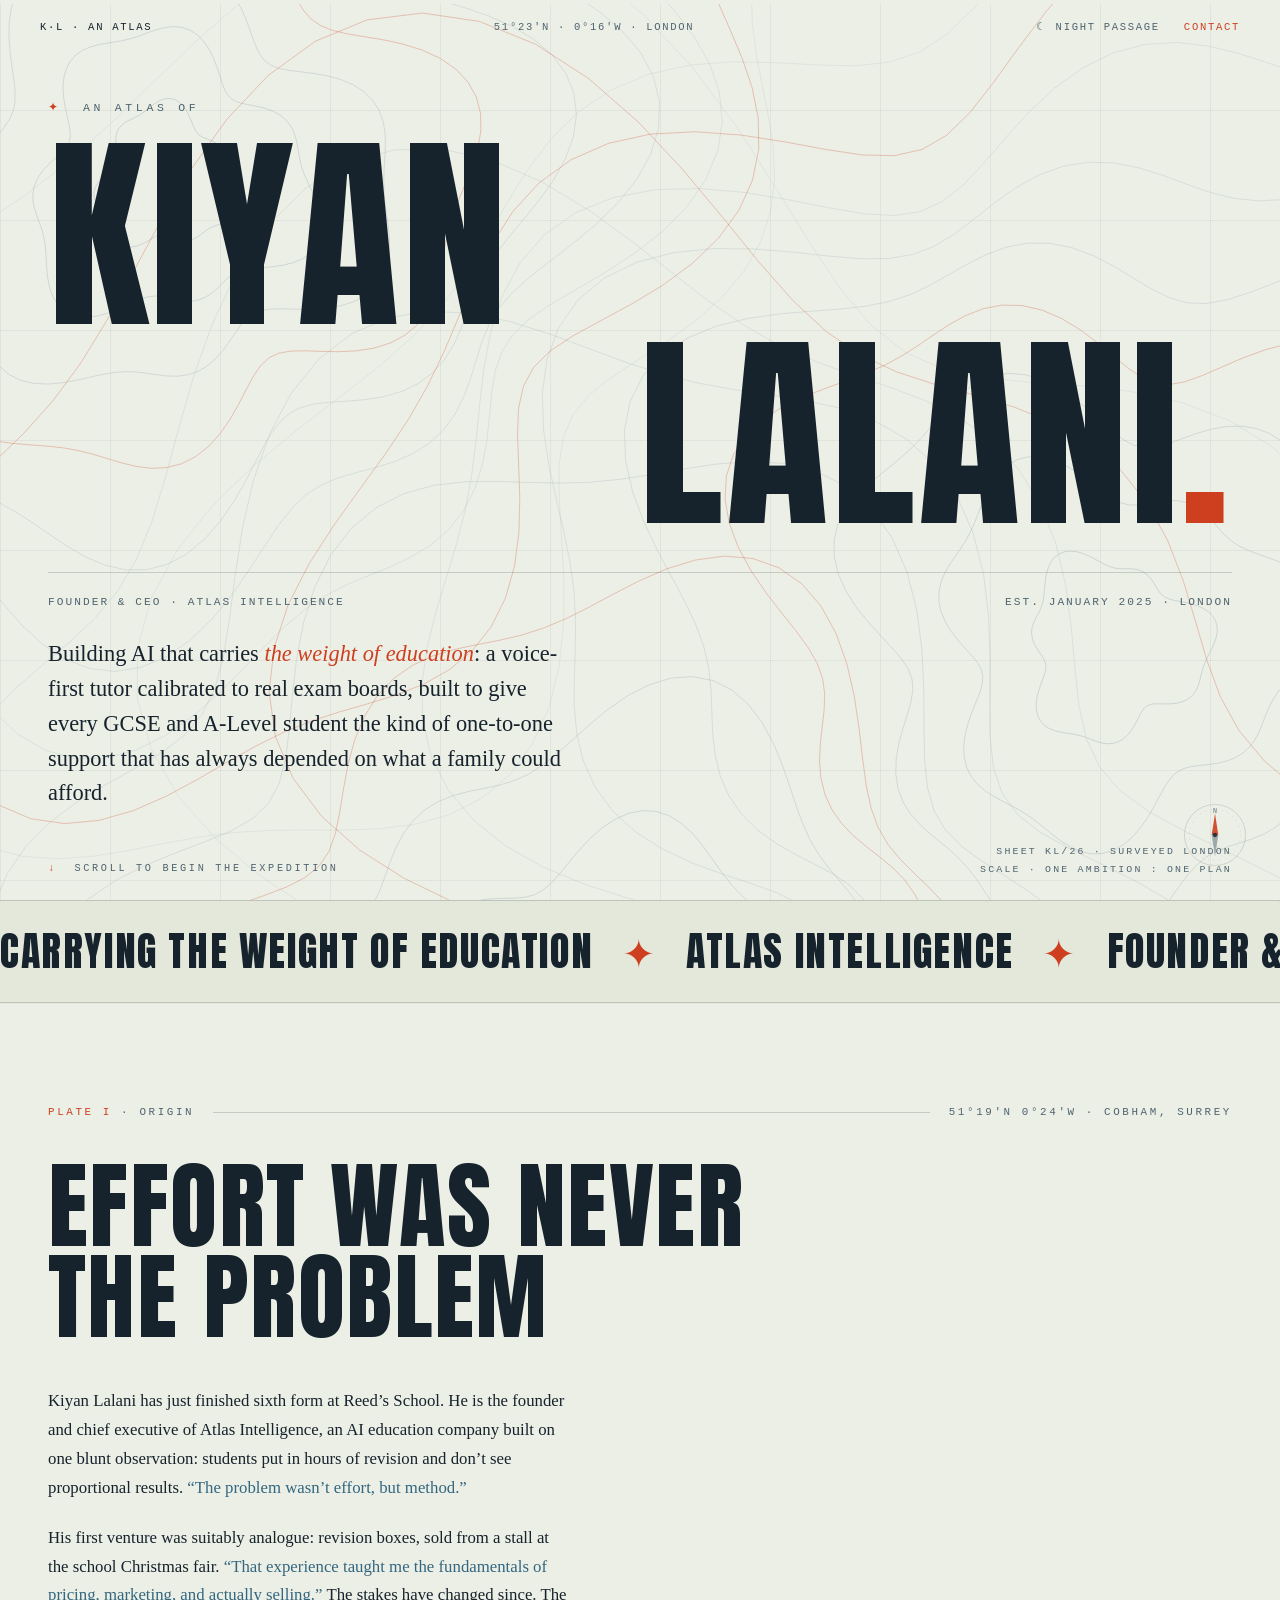
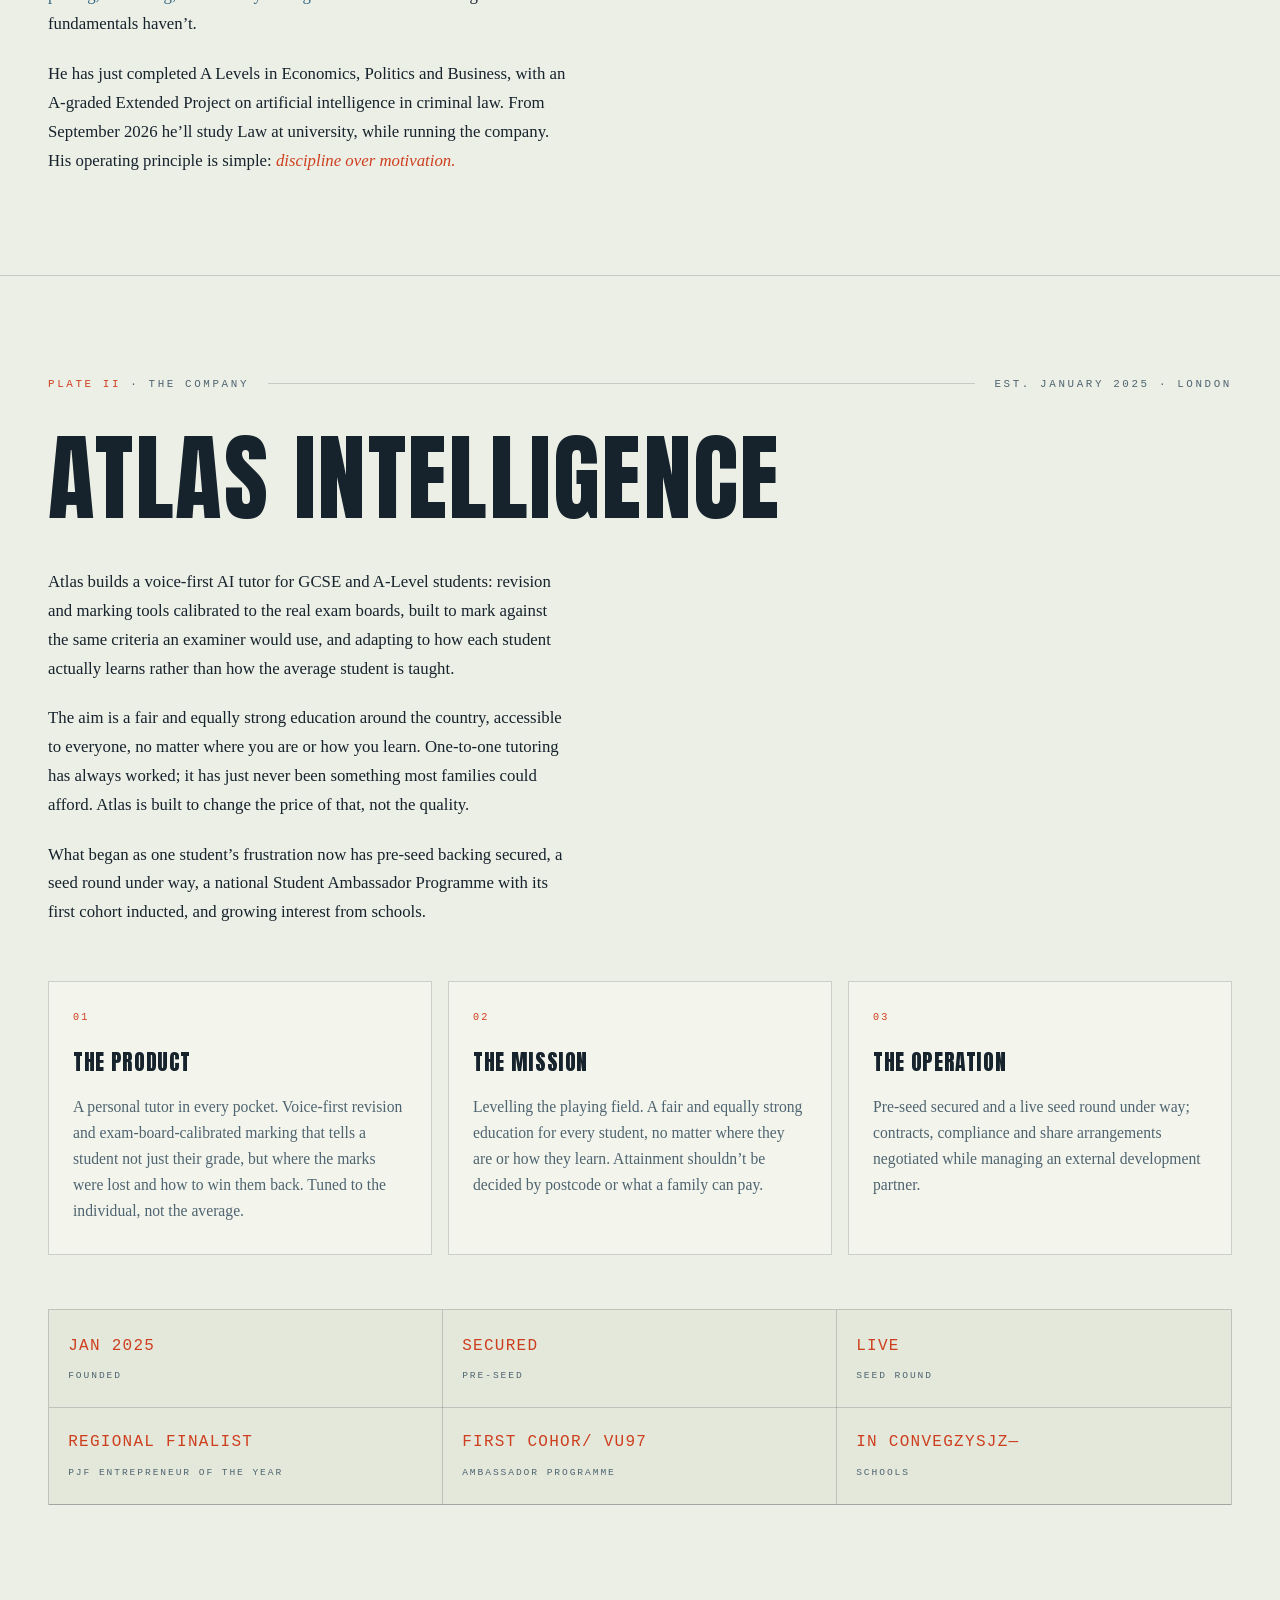
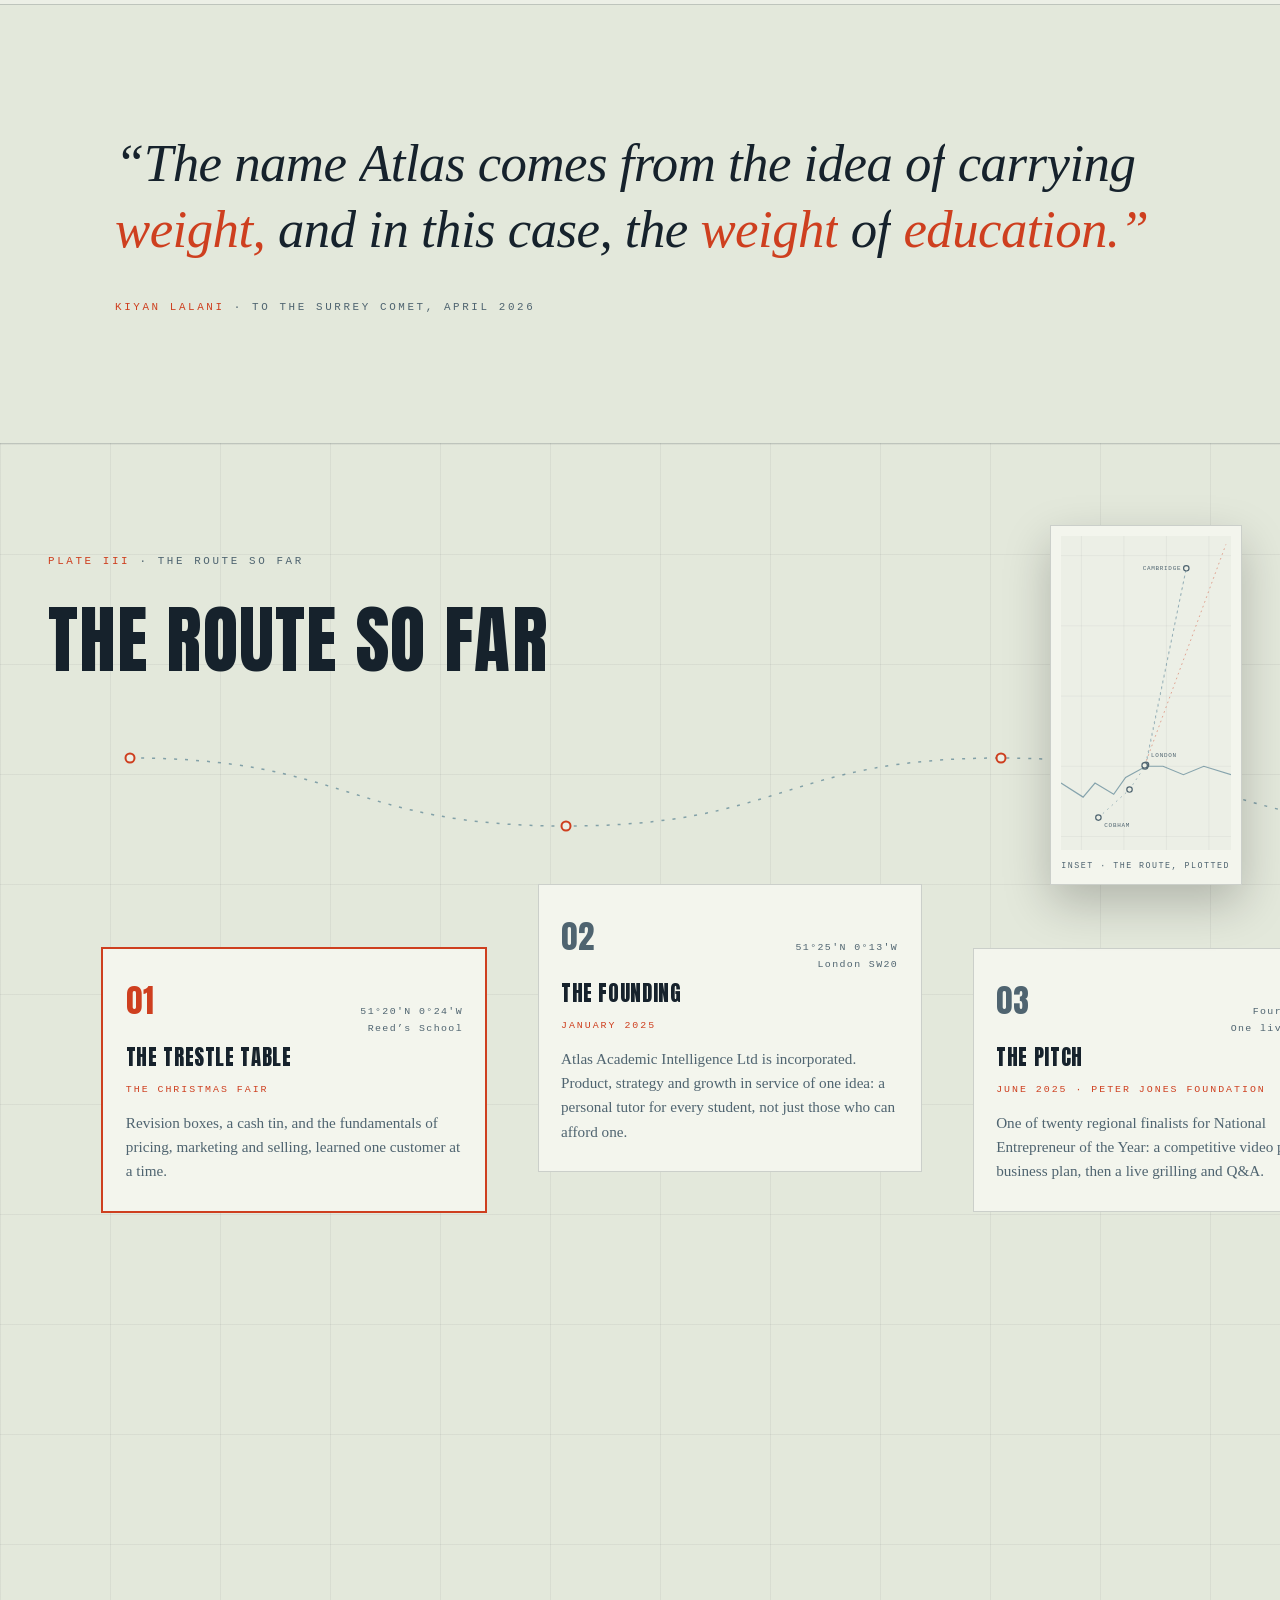
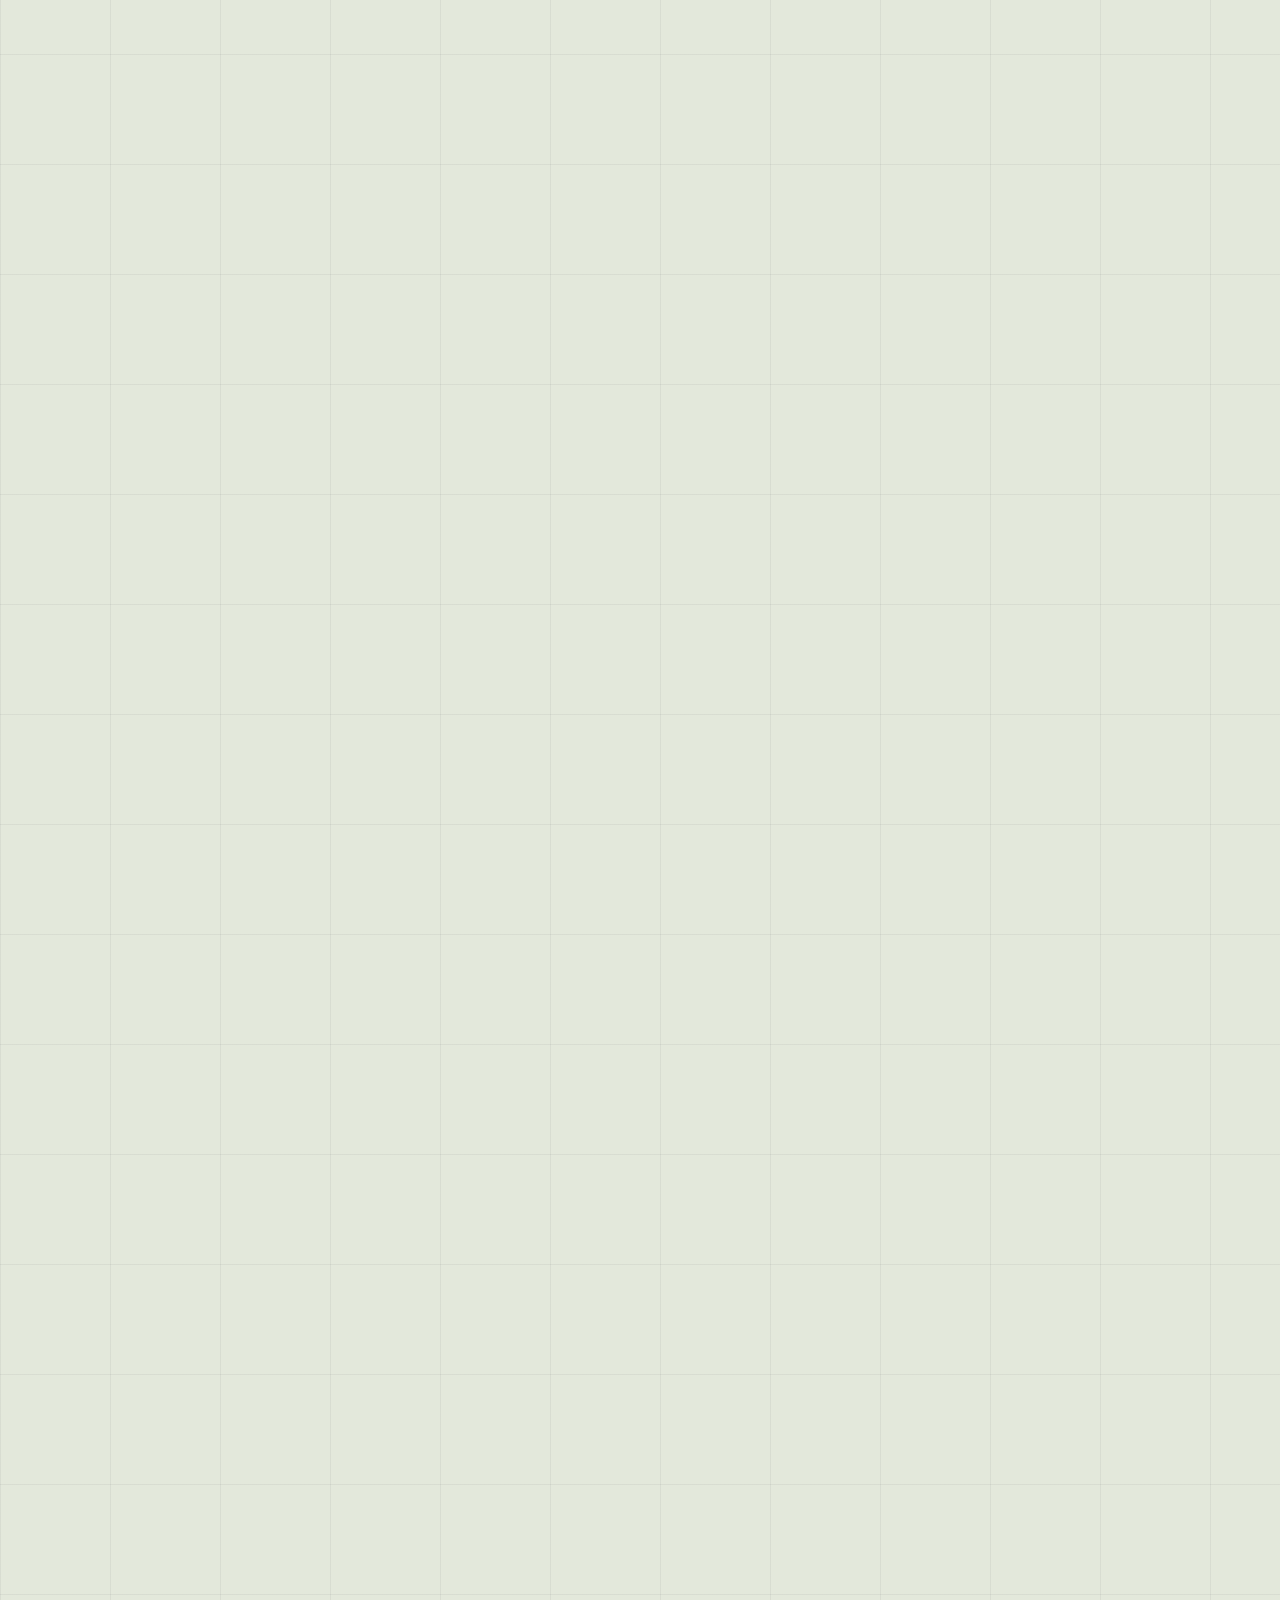
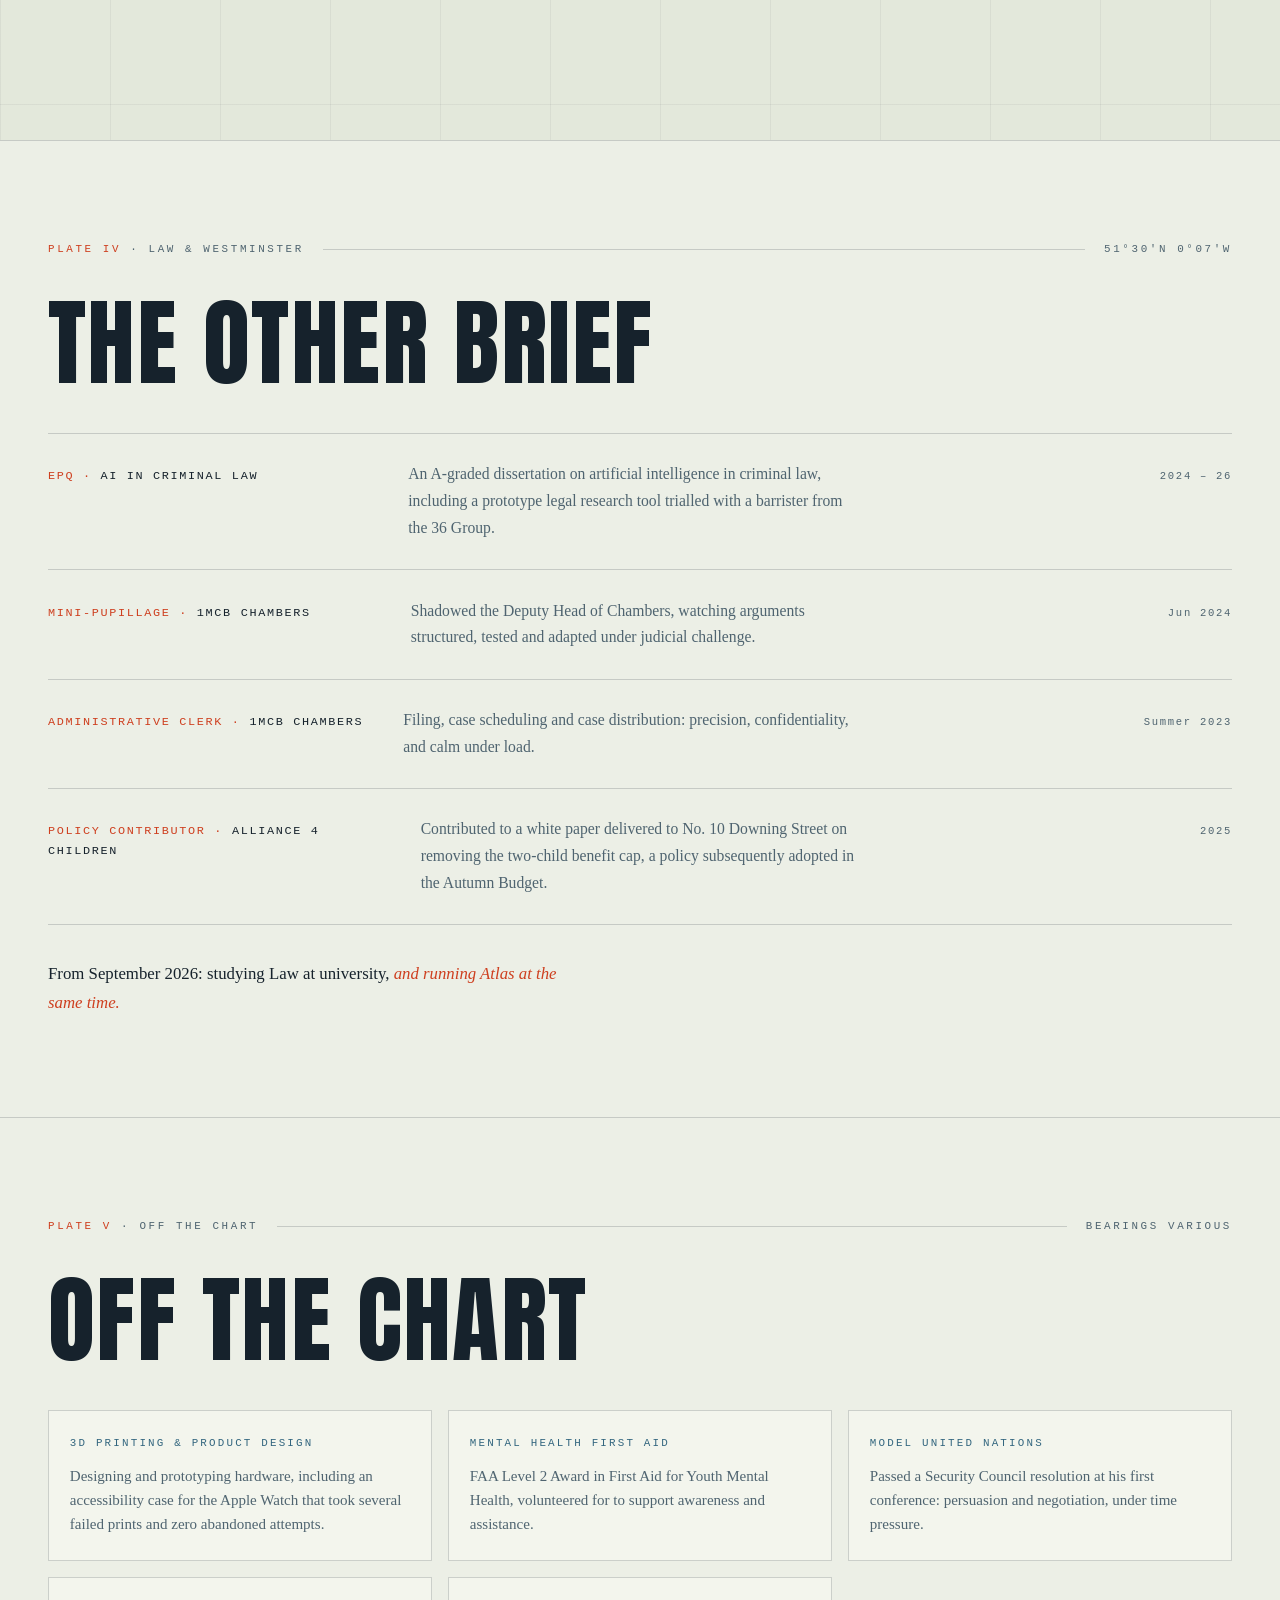
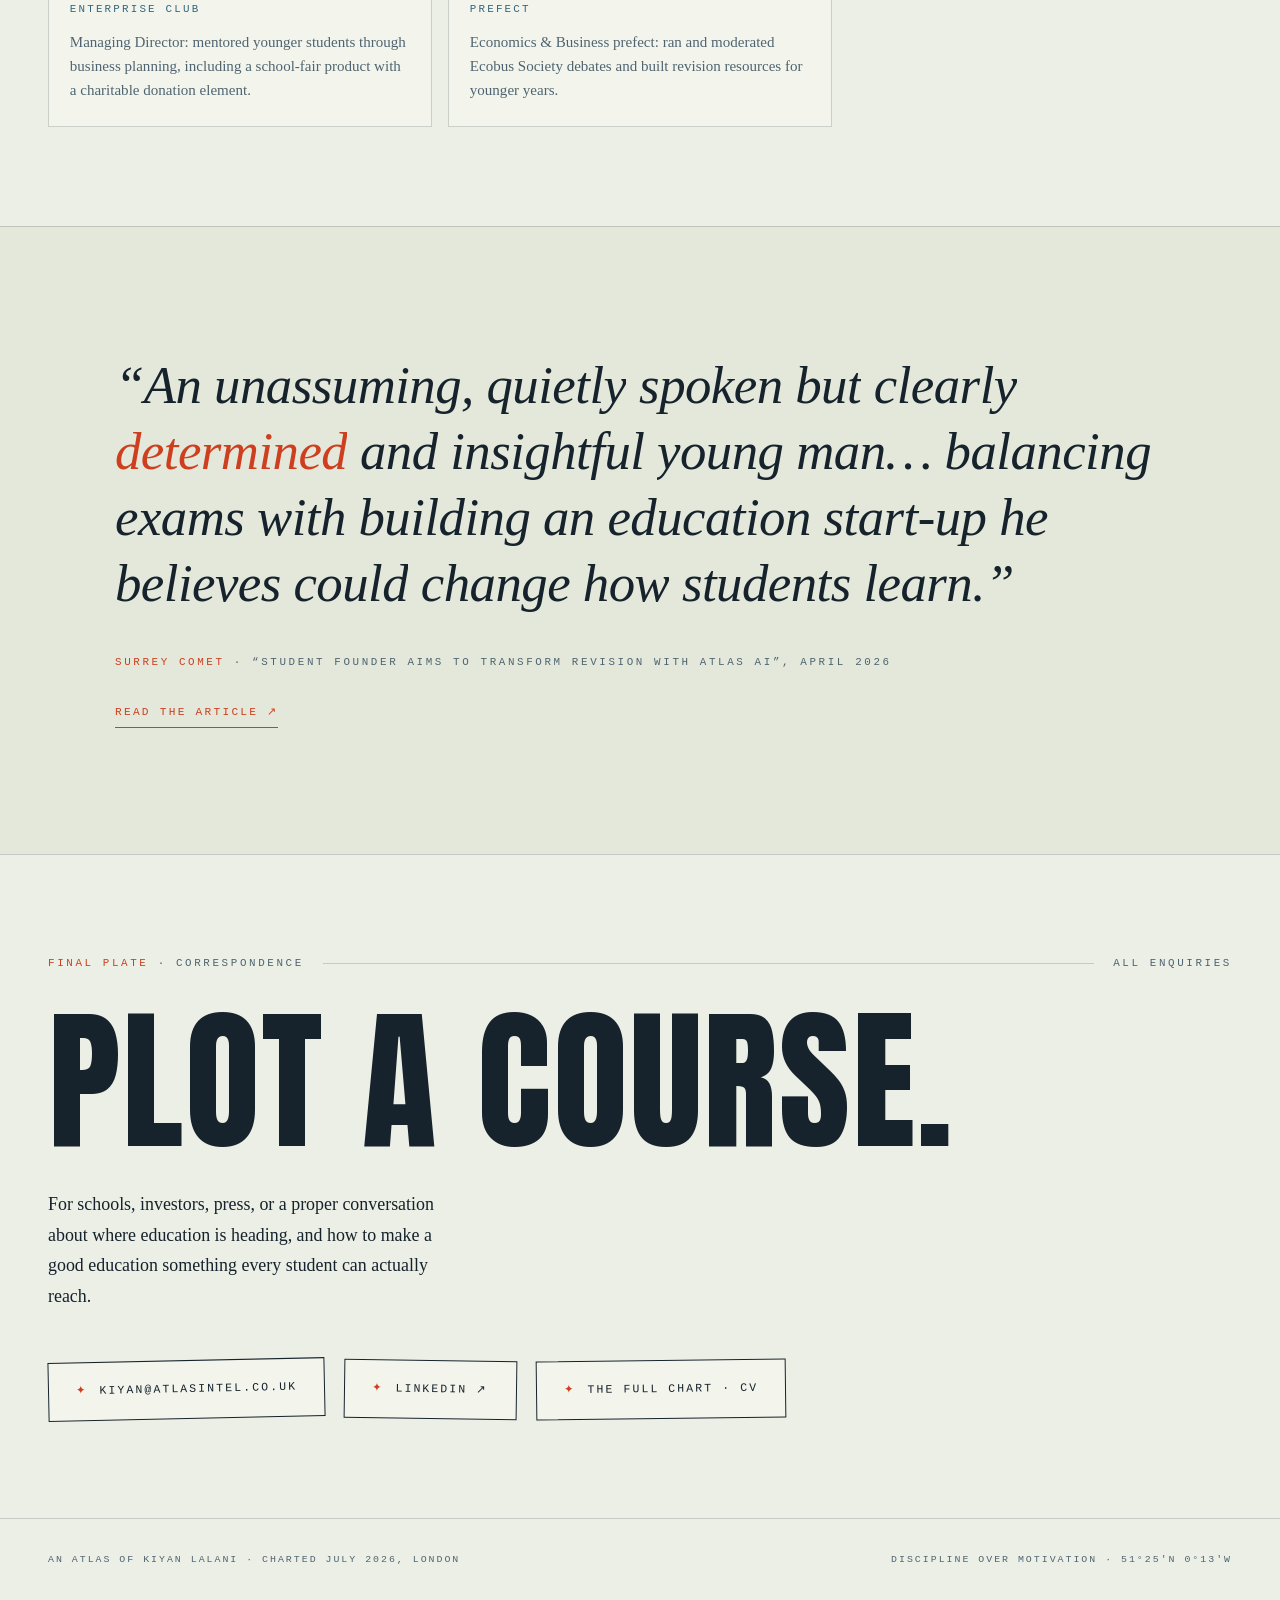
==== atlas-vault/index.html @ 1dfca65b "Add PIN-gated Atlas easter egg and hidden terminal portfolio" ====
<!doctype html>
<html lang="en">
<head>
<meta name="robots" content="noindex,nofollow">
<script>if(sessionStorage.getItem("atlas-vault-unlocked")!=="1")location.replace("/");</script>
<meta charset="utf-8">
<meta name="viewport" content="width=device-width, initial-scale=1">
<title>kiyan.lalani</title>
<meta name="description" content="kiyan.lalani — a quiet wall of code. Ideas into impact.">
<link rel="icon" href="/atlas-vault/favicon.svg" type="image/svg+xml">
<link rel="stylesheet" href="/atlas-vault/intros/shared/frame.css">
<link rel="stylesheet" href="glimpse.css">
</head>
<body>
<main class="stage">
  <header class="frame-top">
    <a class="brand" href="/atlas-vault/"><svg viewBox="0 0 112 80" aria-hidden="true"><path d="M0 0H16V32L42 0H62L31 38L64 80H44L16 44V80H0Z"/><path d="M68 0H84V64H112V80H68Z"/></svg><span>kiyan.lalani</span></a>
    <nav class="switch is-solo" aria-label="Elsewhere">
      <a href="https://atlasintelligence.co.uk" rel="me">atlas</a>
    </nav>
  </header>

  <h1 class="sr-only">kiyan.lalani — Ideas into impact.</h1>
  <canvas class="wall" aria-hidden="true"></canvas>
  <div class="glass kb-glass" aria-hidden="true"></div>
  <canvas class="machine" aria-hidden="true"></canvas>
  <canvas class="tile" aria-hidden="true"></canvas>
  <p class="status" aria-hidden="true"><span class="mode">NORMAL</span><span class="path"></span><span class="pos"></span></p>
  <p class="cmdline" aria-hidden="true"><span class="cmd"></span><span class="showcmd"></span></p>
  <p class="status pane-status" aria-hidden="true"><span class="mode">NORMAL</span><span class="path"></span><span class="pos"></span></p>
  <p class="cmdline pane-cmd" aria-hidden="true"><span class="cmd"></span><span class="showcmd"></span></p>

  <a class="enter" href="/atlas-vault/site/" aria-label="Enter">enter ↩</a>
  <button class="theme-key" type="button" aria-label="Change theme"><span class="command-glyph" aria-hidden="true"></span>:theme</button>
  <p class="note" aria-hidden="true">// ideas into impact.</p>
  <nav class="sources sr-only" aria-label="Code shown on this page"></nav>
</main>
<script type="module" src="glimpse.js"></script>
</body>
</html>
---- atlas-vault/intros/shared/frame.css ----
@font-face {
  font-family: "Archivo";
  src: url("/atlas-vault/assets/fonts/archivo.ttf") format("truetype");
  font-weight: 100 900;
  font-stretch: 62% 125%;
  font-display: swap;
}

@font-face {
  font-family: "Instrument Serif";
  src: url("/atlas-vault/assets/fonts/InstrumentSerif-Regular.ttf") format("truetype");
  font-style: normal;
  font-weight: 400;
  font-display: swap;
}

@font-face {
  font-family: "Instrument Serif";
  src: url("/atlas-vault/intros/shared/InstrumentSerif-Italic.ttf") format("truetype");
  font-style: italic;
  font-weight: 400;
  font-display: swap;
}

@font-face {
  font-family: "Plex Mono";
  src: url("/atlas-vault/assets/fonts/IBMPlexMono-Regular.ttf") format("truetype");
  font-weight: 400;
  font-display: swap;
}

*,
*::before,
*::after {
  box-sizing: border-box;
}

html,
body {
  margin: 0;
  height: 100%;
}

body {
  background: var(--bg);
  color: var(--ink);
  font-family: "Archivo", system-ui, sans-serif;
  -webkit-font-smoothing: antialiased;
}

a,
button {
  color: inherit;
}

button {
  font: inherit;
}

:focus-visible {
  outline: 2px solid var(--ink);
  outline-offset: 3px;
}

.stage {
  position: relative;
  height: 100svh;
  min-height: 560px;
  overflow: hidden;
}

.frame-top {
  position: absolute;
  top: 26px;
  left: 40px;
  right: 40px;
  z-index: 6;
  display: flex;
  align-items: center;
  justify-content: space-between;
  gap: 16px;
  pointer-events: none;
}

.frame-top > * {
  pointer-events: auto;
}

.brand {
  display: inline-flex;
  align-items: center;
  gap: 12px;
  min-height: 44px;
  color: var(--chrome);
  font-weight: 500;
  font-size: 11px;
  letter-spacing: 0.3em;
  text-decoration: none;
}

.brand svg {
  width: 18px;
  height: auto;
  fill: currentColor;
}

.switch {
  display: flex;
  gap: 2px;
}

.switch a {
  display: inline-flex;
  align-items: center;
  justify-content: center;
  min-width: 44px;
  min-height: 44px;
  color: var(--dim);
  font: 400 11px/1 "Plex Mono", monospace;
  letter-spacing: 0.14em;
  text-decoration: none;
}

.switch a:hover {
  color: var(--ink);
}

.switch a[aria-current="page"] {
  color: var(--ink);
  text-decoration: underline;
  text-underline-offset: 7px;
}

.enter {
  position: absolute;
  right: 40px;
  bottom: 26px;
  z-index: 6;
  display: inline-flex;
  align-items: center;
  gap: 10px;
  min-height: 44px;
  text-transform: uppercase;
  color: var(--chrome);
  font-weight: 500;
  font-size: 11px;
  letter-spacing: 0.3em;
  text-decoration: none;
}

.serif {
  font-family: "Instrument Serif", serif;
  font-weight: 400;
}

.serif i {
  font-style: italic;
}

.mono {
  font-family: "Plex Mono", monospace;
  font-size: 10.5px;
  letter-spacing: 0.16em;
  text-transform: uppercase;
}

.quiet-button {
  min-height: 44px;
  padding: 0;
  border: 0;
  background: none;
  color: var(--dim);
  cursor: pointer;
}

.quiet-button:hover {
  color: var(--ink);
}

.is-hidden {
  visibility: hidden;
}

.sr-only {
  position: absolute;
  width: 1px;
  height: 1px;
  overflow: hidden;
  clip-path: inset(50%);
  white-space: nowrap;
}

.poster {
  position: absolute;
  inset: 0;
  z-index: 4;
  width: 100%;
  height: 100%;
  object-fit: cover;
}

@media (max-width: 640px) {
  .frame-top {
    top: 12px;
    left: 16px;
    right: 12px;
  }

  .brand span {
    display: none;
  }

  .enter {
    right: 16px;
    bottom: 12px;
  }
}
---- atlas-vault/glimpse.css ----
body {
  --bg: #050505;
  --ink: #ebe6db;
  --dim: #6d6b66;
  --chrome: #a9a49a;
  --cell-w: 7.2px;
  --cell-h: 13px;
}

.wall {
  position: absolute;
  inset: 0;
  z-index: 1;
  width: 100%;
  height: 100%;
  touch-action: pinch-zoom;
}

.tile {
  position: absolute;
  inset: 0;
  z-index: 2;
  display: none;
  width: 100%;
  height: 100%;
  pointer-events: none;
}

.machine {
  position: absolute;
  z-index: 2;
  display: none;
  pointer-events: none;
}

.status {
  position: absolute;
  z-index: 3;
  display: flex;
  margin: 0;
  background: var(--line, var(--bg));
  color: var(--chrome);
  font: 400 12px/13px "Plex Mono", ui-monospace, monospace;
  letter-spacing: 0;
  white-space: nowrap;
  overflow: hidden;
  pointer-events: none;
  opacity: 0;
  transition: opacity 320ms cubic-bezier(0.23, 1, 0.32, 1);
}

.status.is-on {
  opacity: 1;
}

.status .mode {
  padding: 0 var(--cell-w);
  background: var(--accent, var(--ink));
  color: var(--bg);
}

.status .path {
  flex: 1;
  min-width: 0;
  padding: 0 var(--cell-w);
  overflow: hidden;
  text-overflow: ellipsis;
}

.status .pos {
  padding: 0 var(--cell-w);
}

.status.is-insert .mode {
  background: var(--insert, var(--accent, var(--ink)));
}

.cmdline {
  position: absolute;
  z-index: 3;
  display: flex;
  height: var(--cell-h);
  margin: 0;
  color: var(--ink);
  font: 400 12px/13px "Plex Mono", ui-monospace, monospace;
  letter-spacing: 0;
  white-space: pre;
  overflow: hidden;
  pointer-events: none;
  opacity: 0;
  transition: opacity 320ms cubic-bezier(0.23, 1, 0.32, 1);
}

.cmdline.is-on {
  opacity: 1;
}

.cmdline .cmd {
  flex: 1;
  min-width: 0;
  overflow: hidden;
}

.cmdline.is-typing .cmd::after {
  content: "";
  display: inline-block;
  width: var(--cell-w);
  height: var(--cell-h);
  vertical-align: top;
  background: var(--accent, var(--ink));
}

.cmdline .showcmd {
  flex: none;
  width: calc(11 * var(--cell-w));
  color: var(--chrome);
}

.glass {
  position: absolute;
  z-index: 2;
  display: none;
  pointer-events: none;
  background: color-mix(in srgb, var(--bg) 35%, transparent);
  -webkit-backdrop-filter: blur(6px);
  backdrop-filter: blur(6px);
}

.kb-glass {
  --feather: 14px;
  opacity: 0;
  transition: opacity 320ms cubic-bezier(0.23, 1, 0.32, 1);
  -webkit-mask-image: linear-gradient(to right, transparent, #000 var(--feather), #000 calc(100% - var(--feather)), transparent), linear-gradient(to bottom, transparent, #000 var(--feather), #000 calc(100% - var(--feather)), transparent);
  -webkit-mask-composite: source-in;
  mask-image: linear-gradient(to right, transparent, #000 var(--feather), #000 calc(100% - var(--feather)), transparent), linear-gradient(to bottom, transparent, #000 var(--feather), #000 calc(100% - var(--feather)), transparent);
  mask-composite: intersect;
}

.kb-glass.is-on {
  opacity: 1;
}

.frame-top {
  top: 0;
  left: 0;
  right: 0;
}

.brand {
  position: absolute;
  left: calc(5 * var(--cell-w));
  top: calc(3 * var(--cell-h));
  gap: var(--cell-w);
  min-height: 0;
  color: var(--ink);
  font: 400 12px/13px "Plex Mono", ui-monospace, monospace;
  letter-spacing: 0;
}

.brand svg {
  width: calc(2 * var(--cell-w));
  height: 12px;
}

.brand::after,
.enter::after {
  content: "";
  position: absolute;
  inset: -16px -8px;
}

.switch {
  position: absolute;
  top: 26px;
  right: 40px;
}

.switch.is-solo {
  top: calc(3 * var(--cell-h));
}

.switch.is-solo a {
  position: relative;
  min-width: 0;
  min-height: 0;
  font: 400 12px/13px "Plex Mono", ui-monospace, monospace;
  letter-spacing: 0;
}

.switch.is-solo a::after {
  content: "";
  position: absolute;
  inset: -16px -8px;
}

.enter {
  position: absolute;
  right: auto;
  bottom: auto;
  z-index: 6;
  display: block;
  min-height: 0;
  padding: 0 var(--cell-w);
  background: var(--ink);
  color: var(--bg);
  font: 400 12px/13px "Plex Mono", ui-monospace, monospace;
  letter-spacing: 0;
  text-transform: none;
  white-space: nowrap;
}

.enter:hover {
  filter: brightness(1.18);
}

.theme-key {
  position: absolute;
  z-index: 6;
  display: inline-flex;
  align-items: center;
  gap: var(--cell-w);
  margin: 0;
  border: 0;
  padding: 0;
  background: none;
  color: var(--chrome);
  font: 400 12px/13px "Plex Mono", ui-monospace, monospace;
  letter-spacing: 0;
  white-space: nowrap;
  cursor: pointer;
}

.theme-key:hover {
  color: var(--ink);
}

.command-glyph {
  position: relative;
  display: inline-block;
  width: 14px;
  height: 10px;
  flex: none;
  color: var(--accent, var(--ink));
}

.command-glyph::before {
  position: absolute;
  top: 1px;
  left: 1px;
  width: 5px;
  height: 5px;
  border-right: 2px solid currentColor;
  border-bottom: 2px solid currentColor;
  content: "";
  transform: rotate(-45deg);
}

.command-glyph::after {
  position: absolute;
  right: 0;
  bottom: 0;
  width: 6px;
  height: 2px;
  background: currentColor;
  content: "";
}

.theme-key .command-glyph {
  margin-top: -1px;
}

.theme-key:focus-visible {
  outline: 2px solid var(--ink);
  outline-offset: 4px;
}

.enter:focus-visible {
  outline-offset: 4px;
}

.note {
  position: absolute;
  left: calc(5 * var(--cell-w));
  bottom: calc(2 * var(--cell-h));
  z-index: 6;
  margin: 0;
  color: var(--ink);
  font: 400 12px/13px "Plex Mono", ui-monospace, monospace;
  letter-spacing: 0;
  padding-right: var(--cell-w);
  background: var(--bg);
  white-space: nowrap;
  pointer-events: none;
}

.brand,
.switch,
.note,
.enter,
.theme-key {
  transition: opacity 320ms cubic-bezier(0.23, 1, 0.32, 1);
}

.is-leaving .brand,
.is-leaving .switch,
.is-leaving .note,
.is-leaving .enter,
.is-leaving .theme-key,
.is-leaving .glass,
.is-leaving .status,
.is-leaving .cmdline {
  opacity: 0;
}

@media (max-width: 640px) {
  .brand span {
    display: inline;
  }

  .switch {
    top: calc(5 * var(--cell-h));
    right: 8px;
  }
}
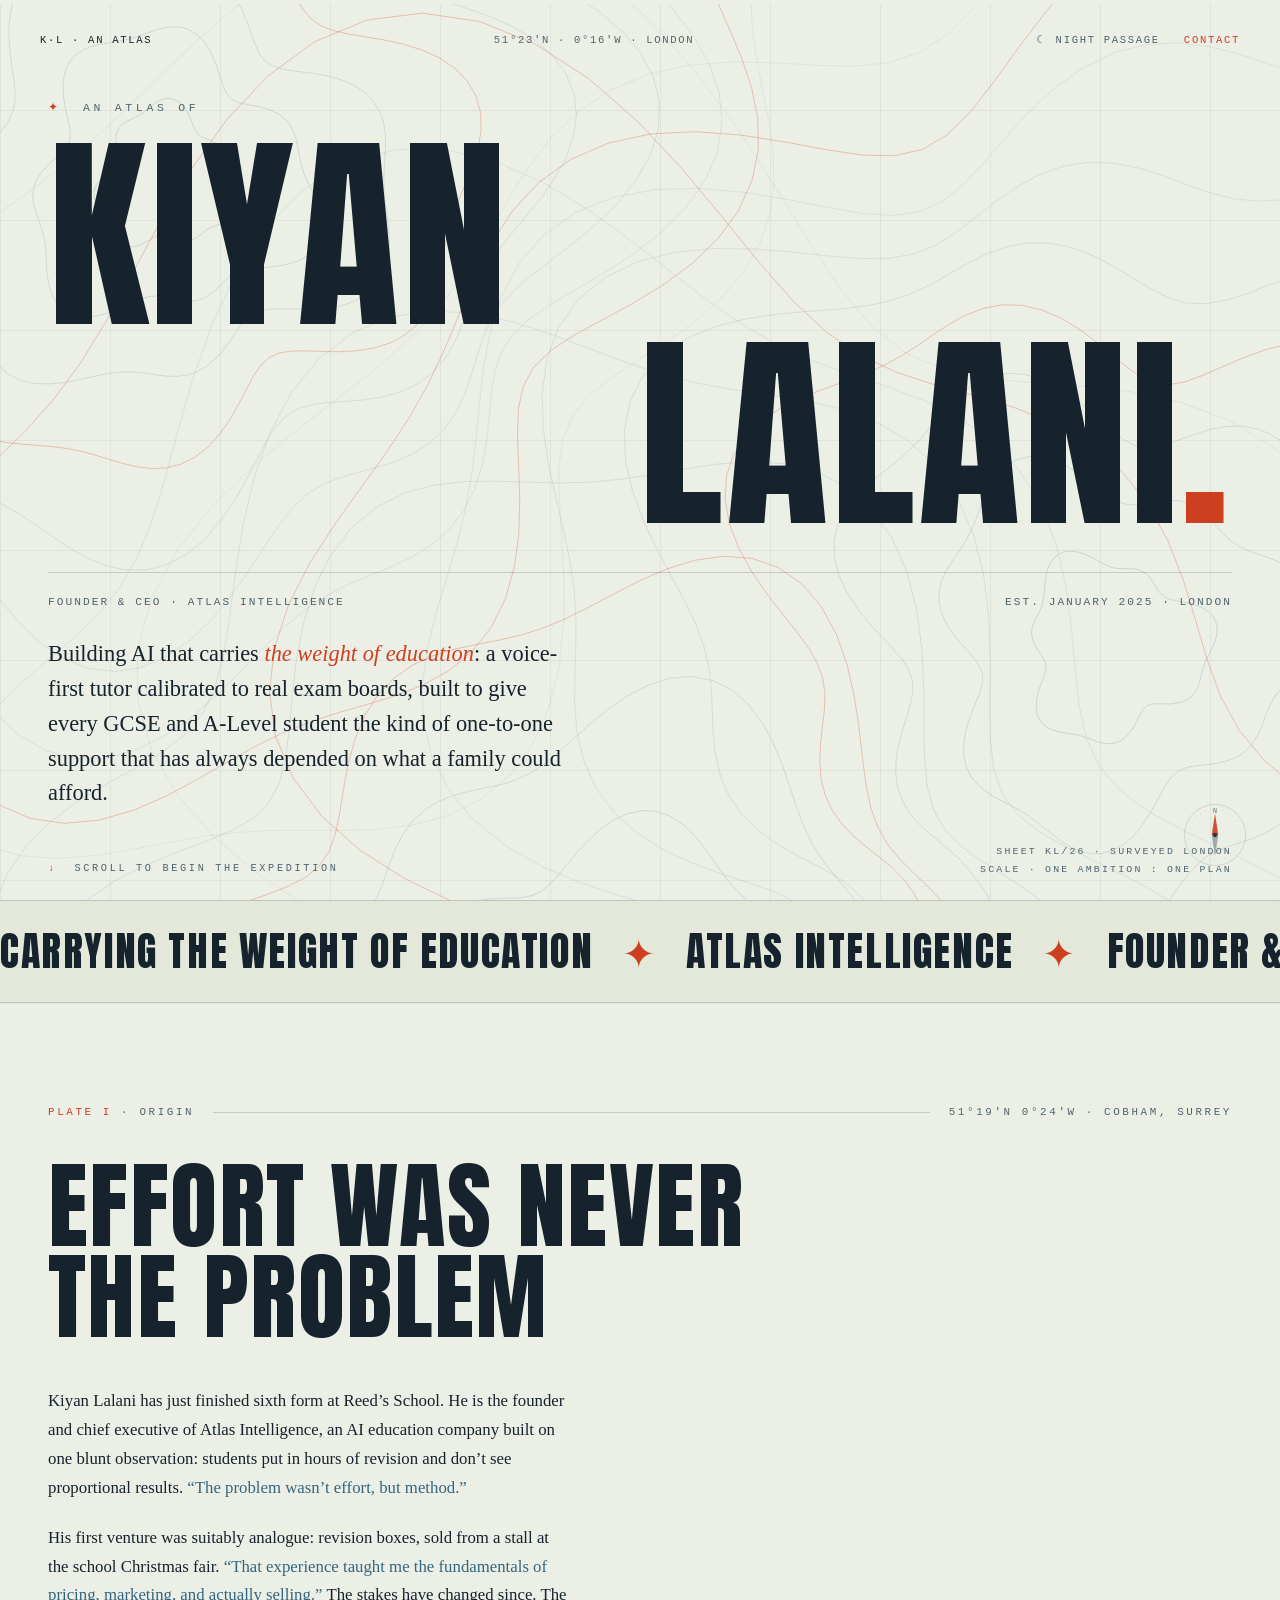
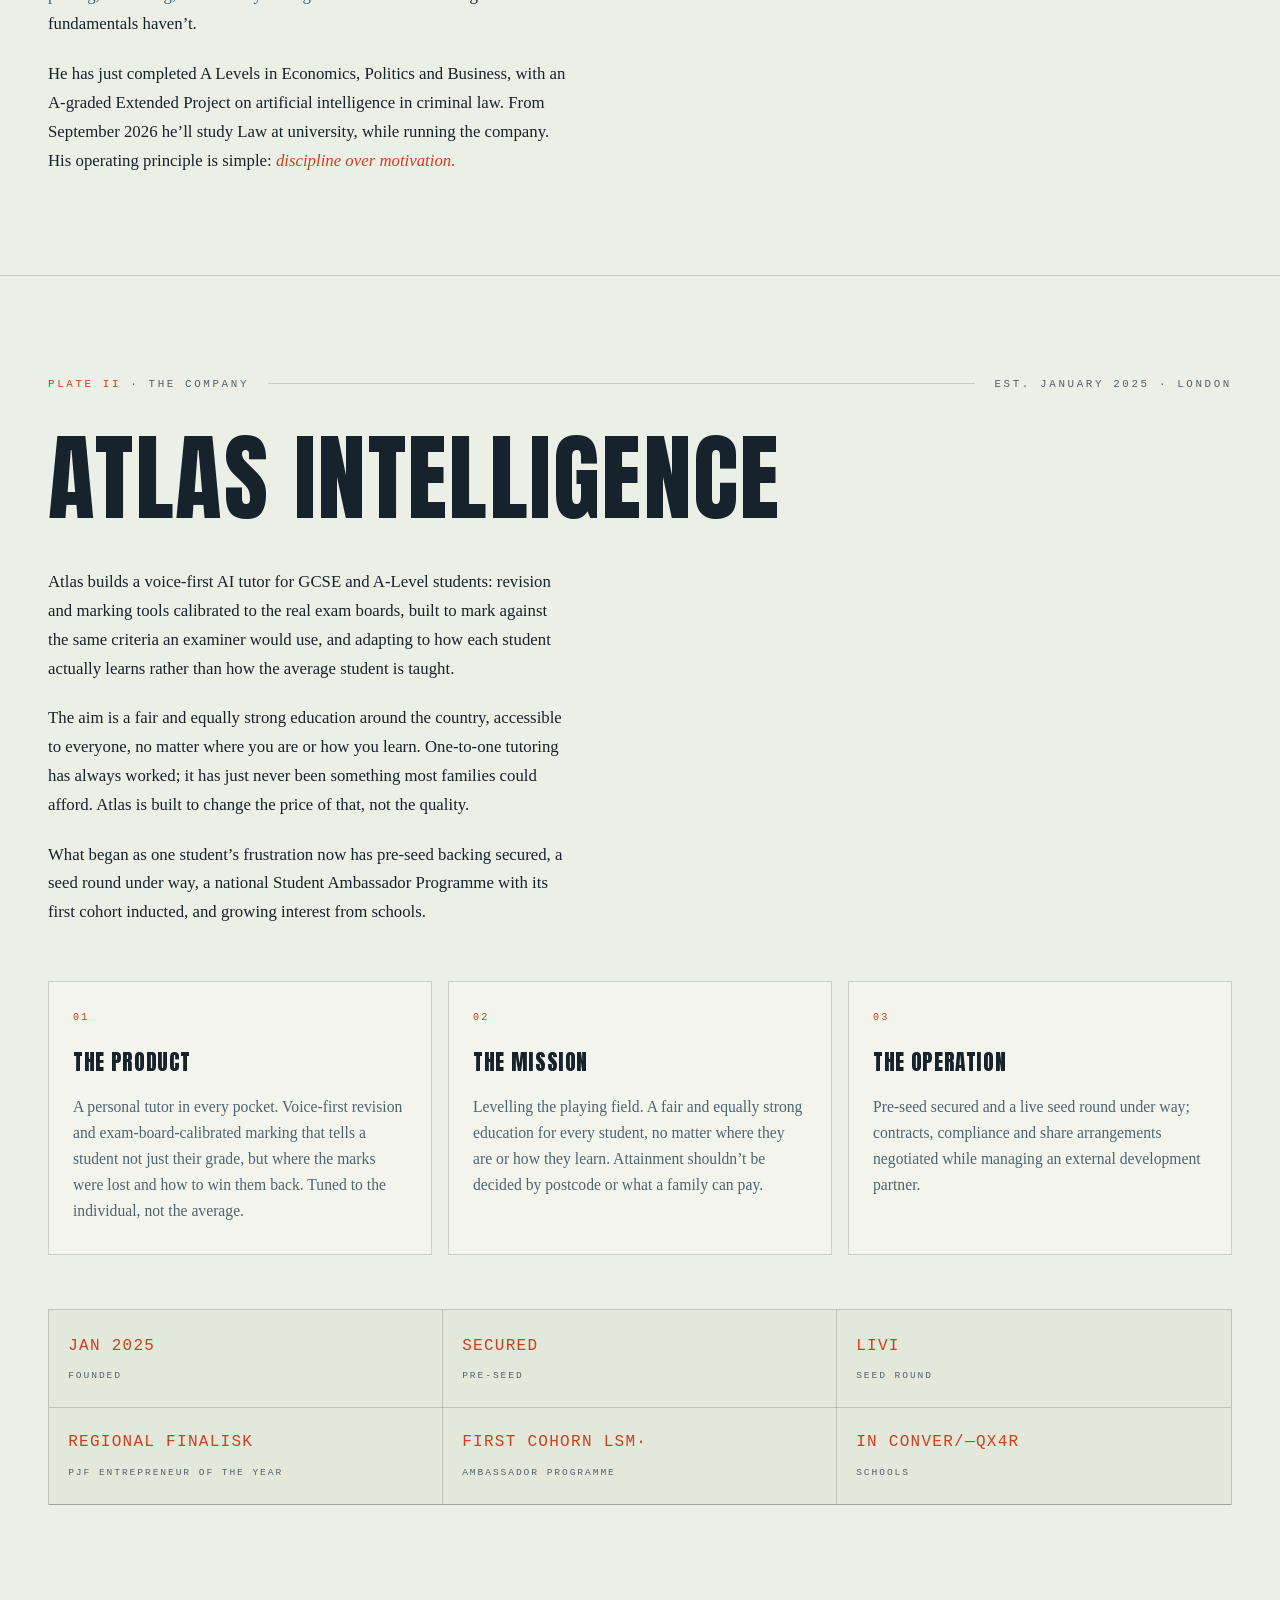
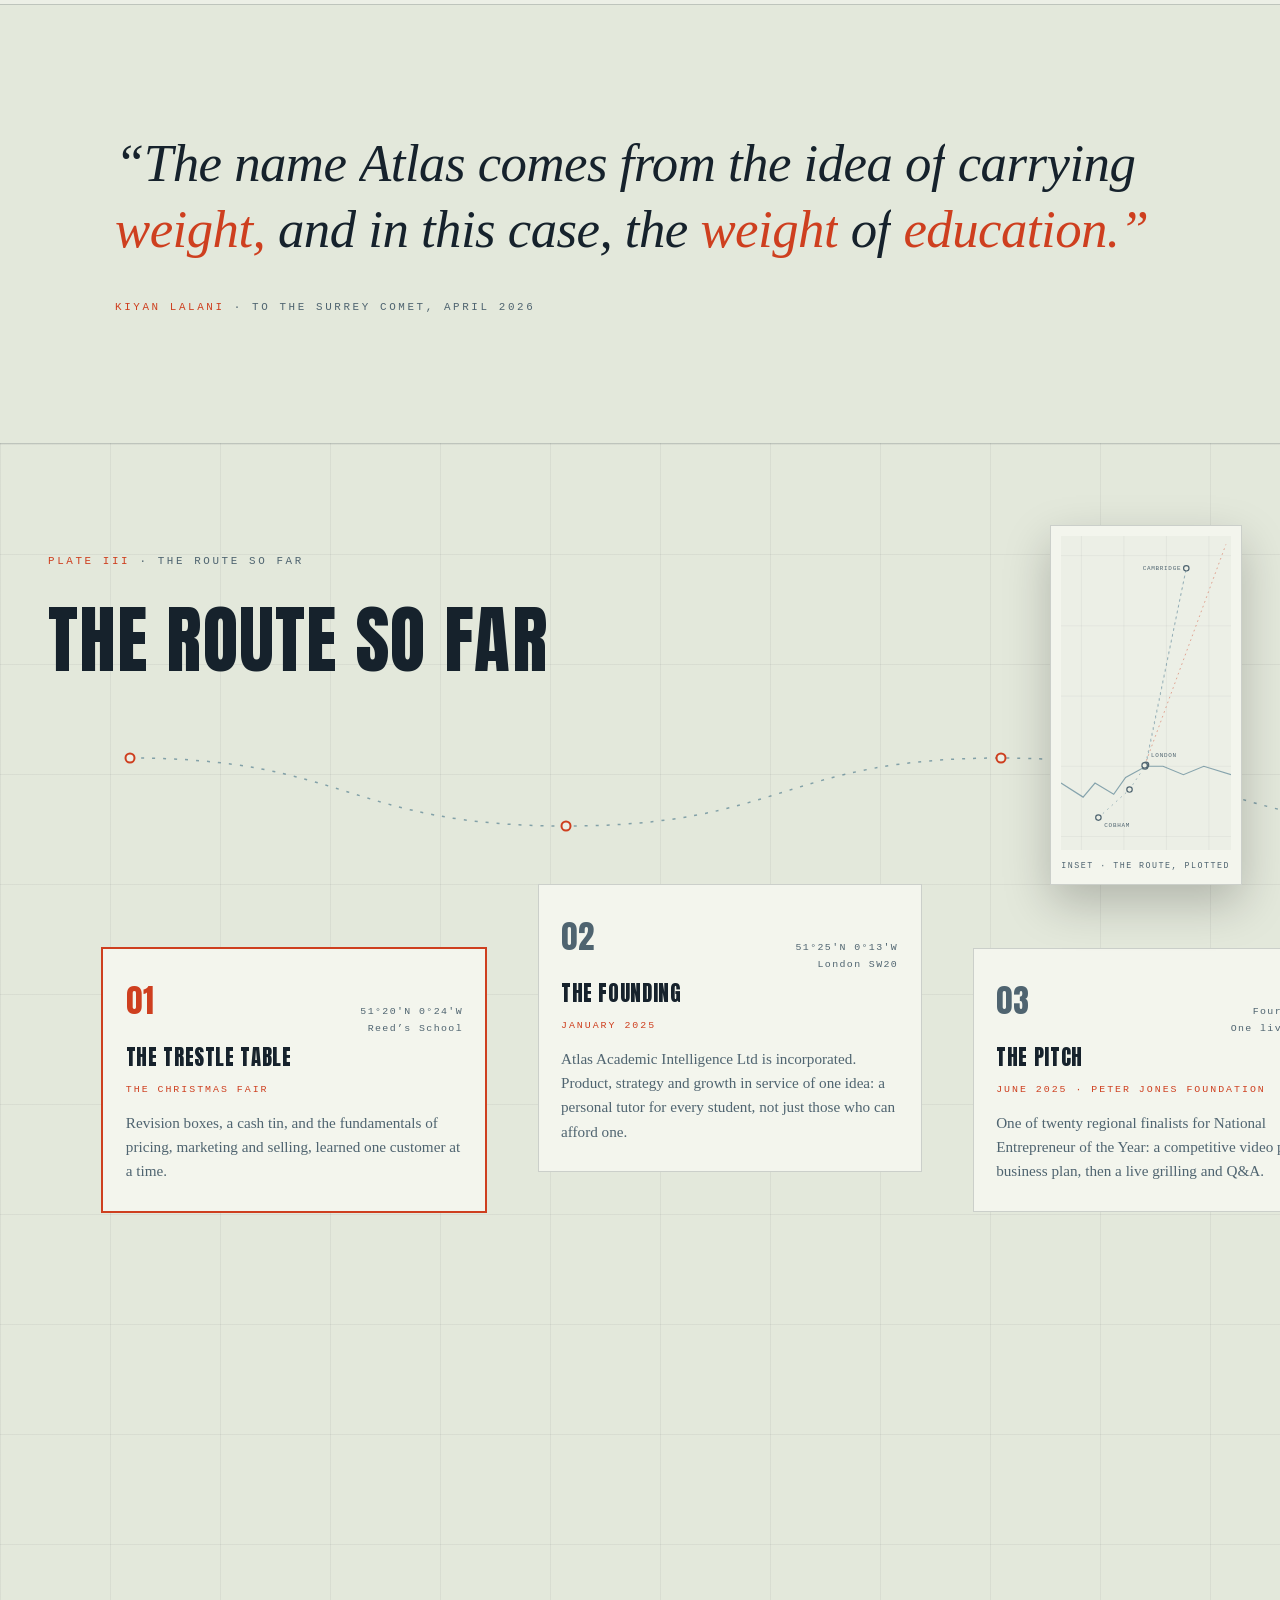
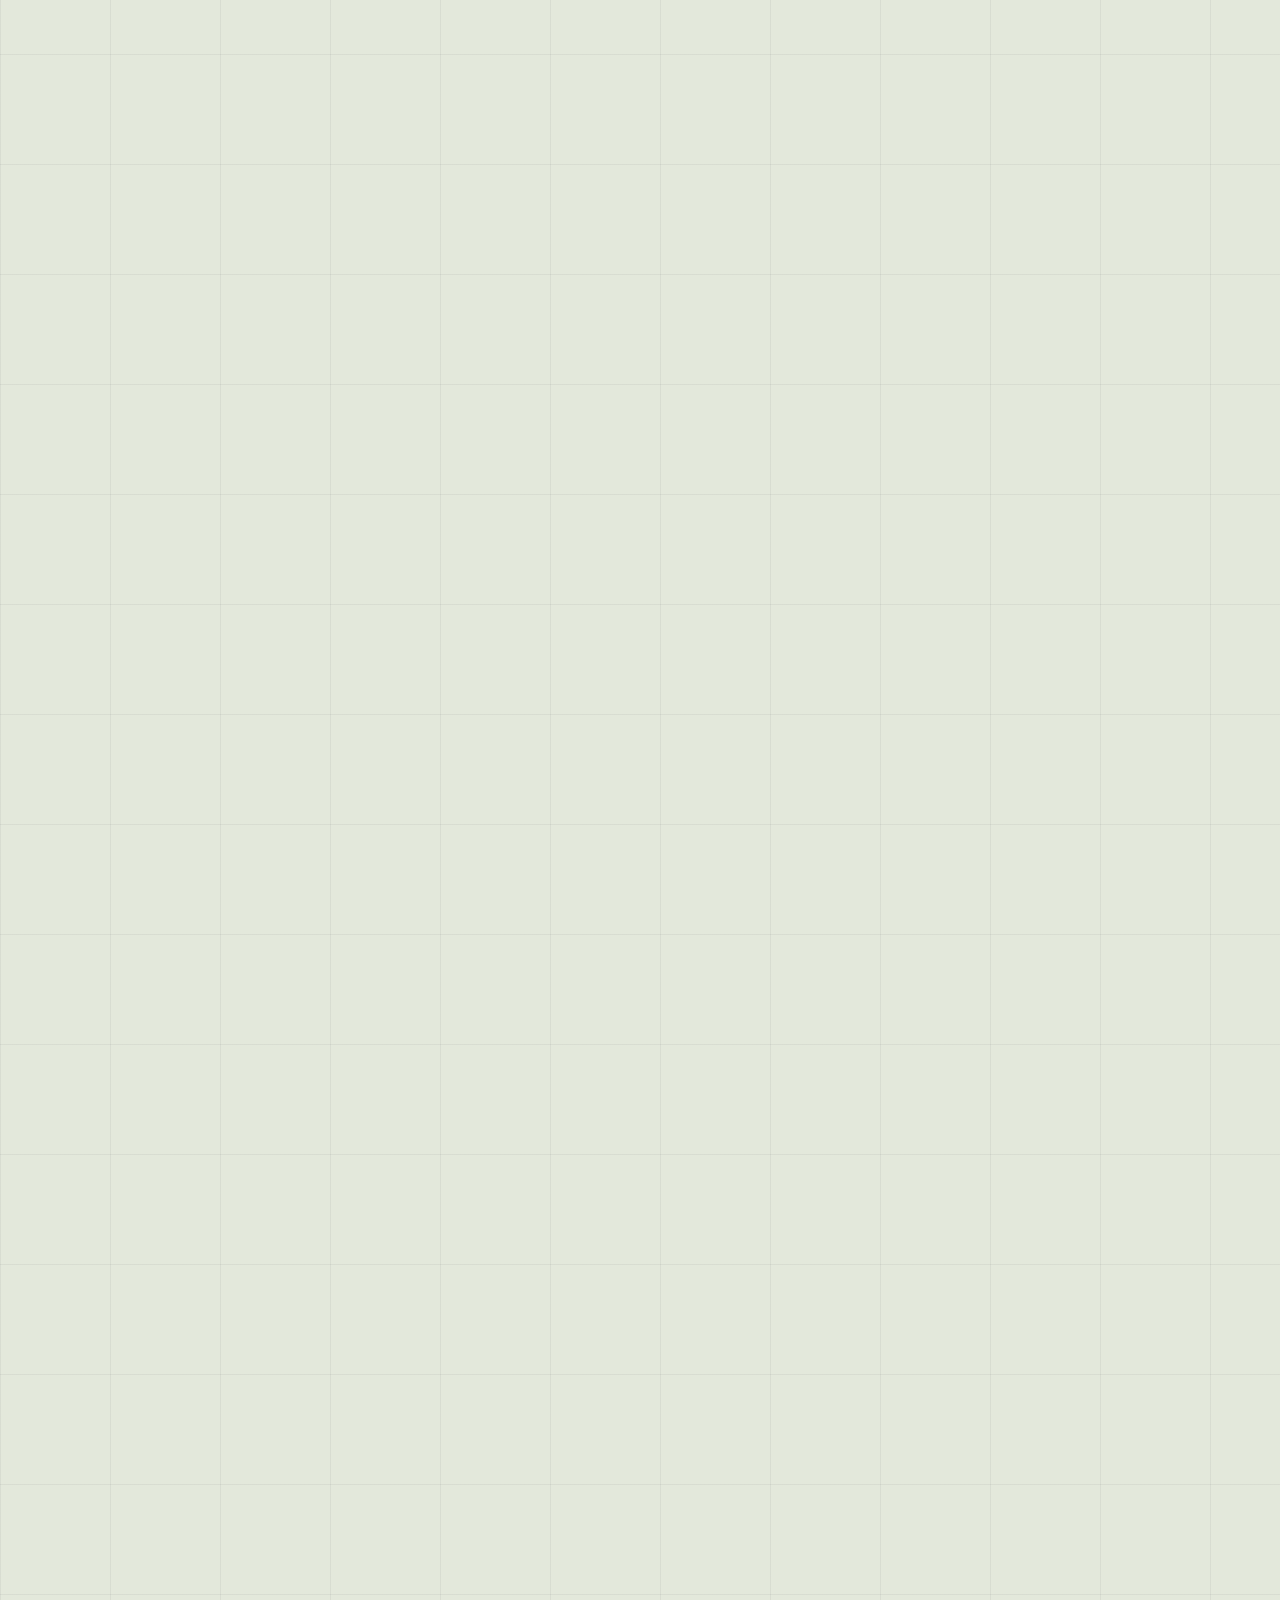
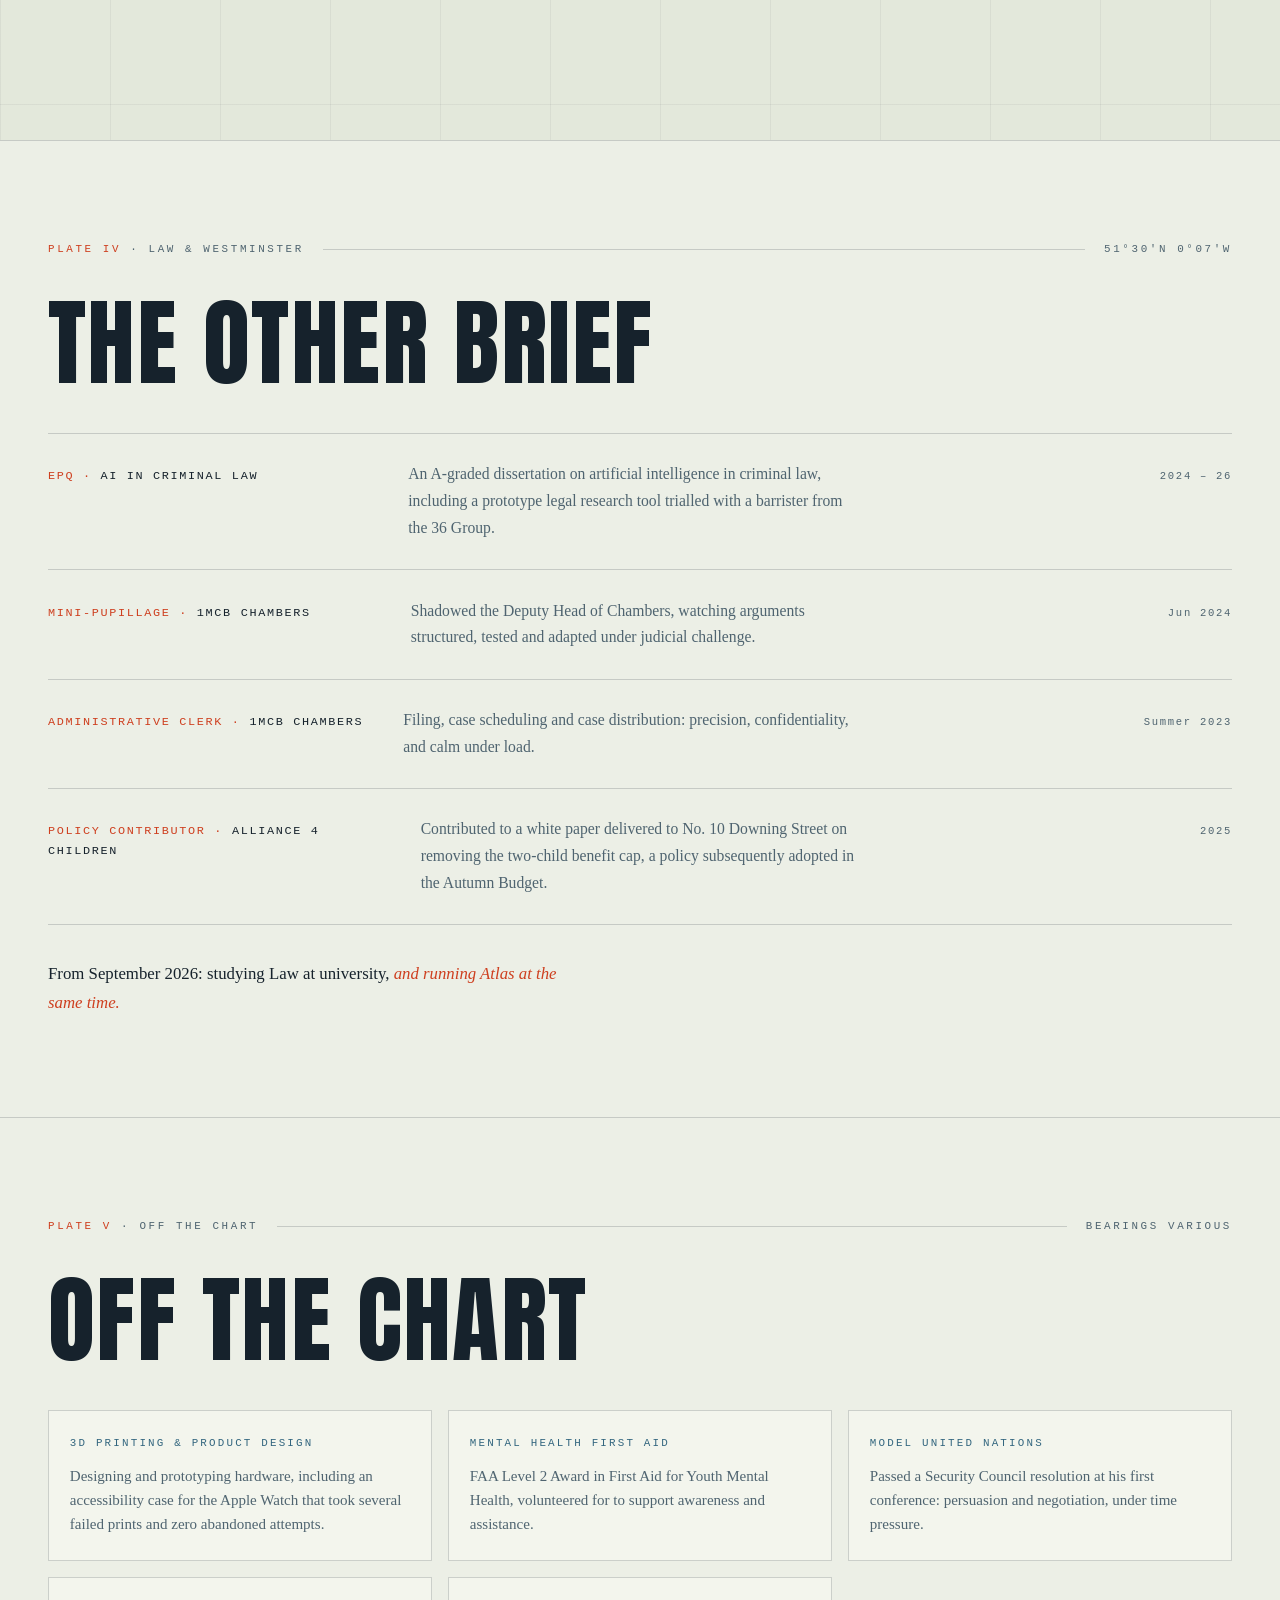
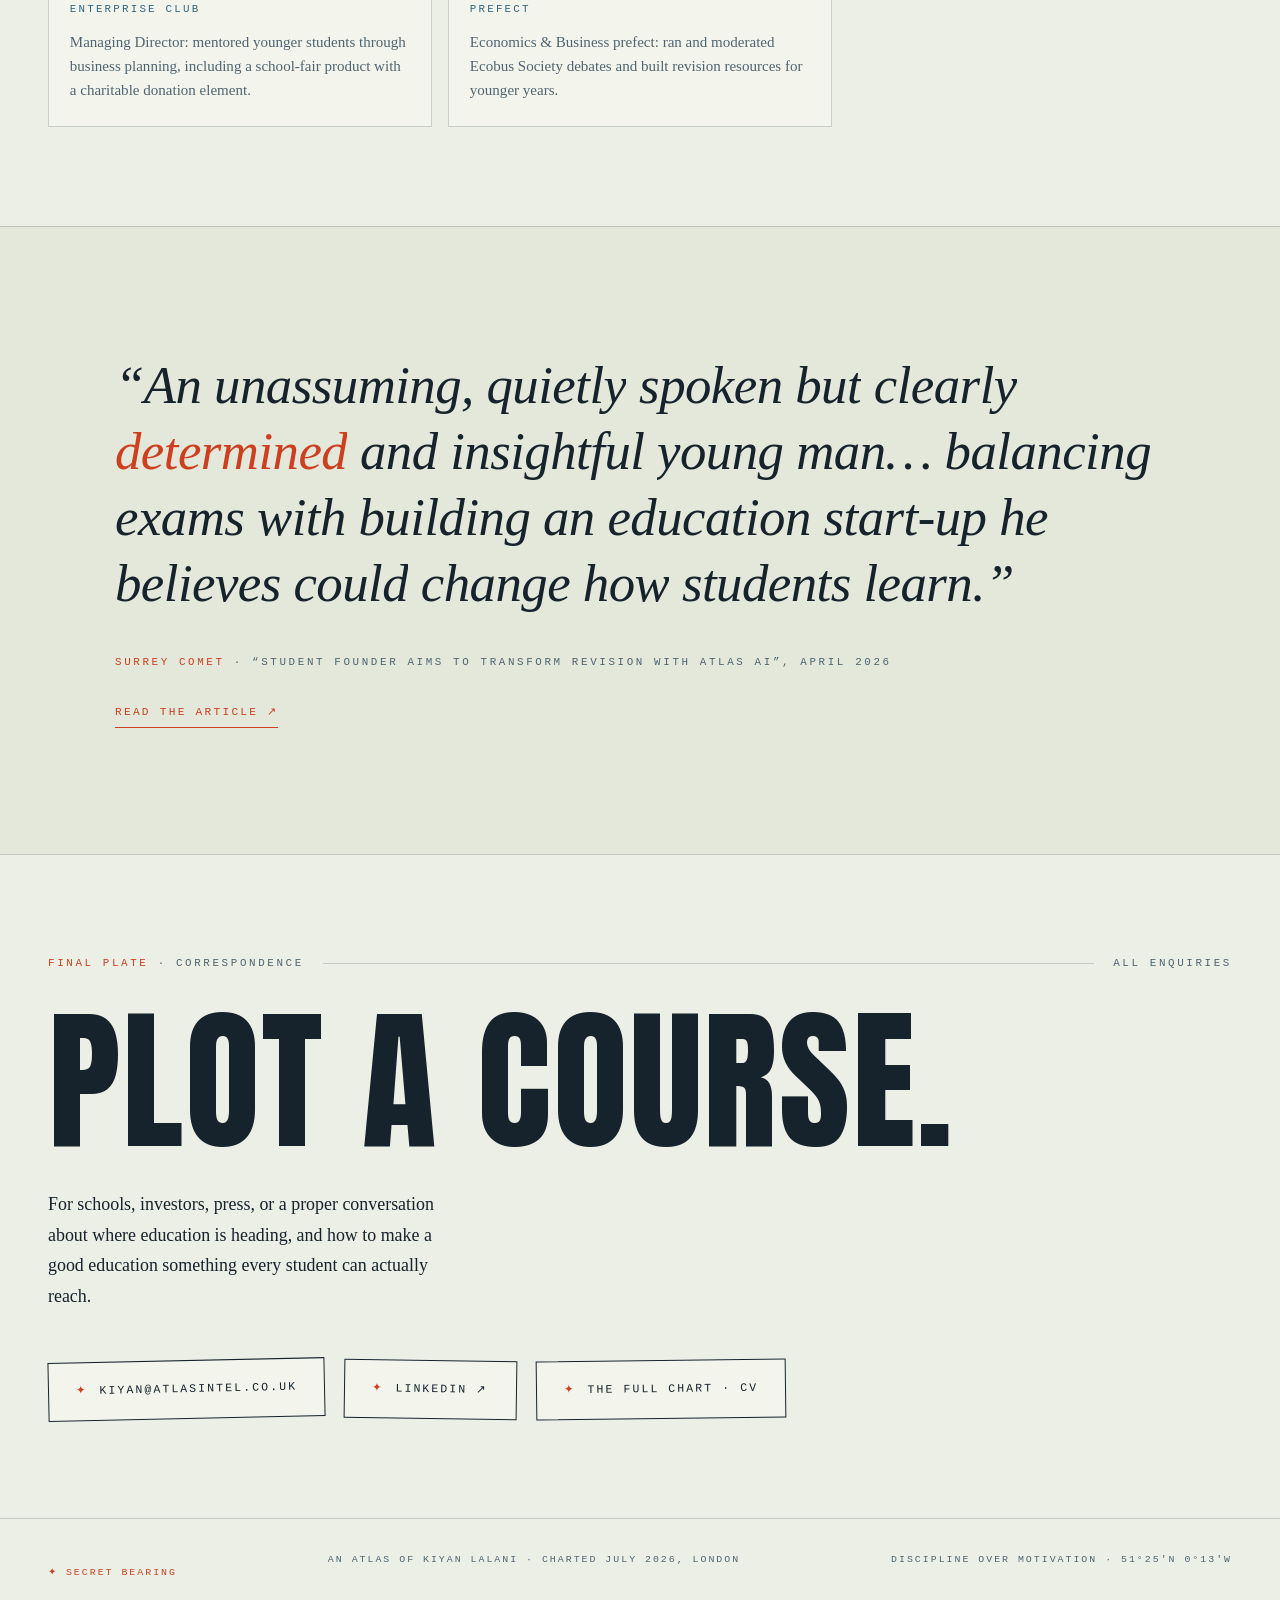
==== commit 63d5502f: "Add touch access to secret portfolio and responsive phone/foldable layouts" ====
--- a/atlas-vault/index.html
+++ b/atlas-vault/index.html
@@ -4,7 +4,7 @@
 <meta name="robots" content="noindex,nofollow">
 <script>if(sessionStorage.getItem("atlas-vault-unlocked")!=="1")location.replace("/");</script>
 <meta charset="utf-8">
-<meta name="viewport" content="width=device-width, initial-scale=1">
+<meta name="viewport" content="width=device-width, initial-scale=1, viewport-fit=cover">
 <title>kiyan.lalani</title>
 <meta name="description" content="kiyan.lalani — a quiet wall of code. Ideas into impact.">
 <link rel="icon" href="/atlas-vault/favicon.svg" type="image/svg+xml">
--- a/atlas-vault/intros/shared/frame.css
+++ b/atlas-vault/intros/shared/frame.css
@@ -215,3 +215,10 @@
     bottom: 12px;
   }
 }
+
+/* Safari safe areas and dynamic viewport, including folding and rotation. */
+html { -webkit-text-size-adjust: 100%; text-size-adjust: 100%; }
+@media (max-width: 1100px), (pointer: coarse) {
+  .stage { height: 100dvh; min-height: 260px; }
+  a, button { -webkit-tap-highlight-color: transparent; touch-action: manipulation; }
+}
--- a/atlas-vault/glimpse.css
+++ b/atlas-vault/glimpse.css
@@ -322,3 +322,20 @@
     right: 8px;
   }
 }
+
+/* Keep the reference's canvas, with usable controls on either phone display. */
+@media (max-width: 1100px) and (pointer: coarse), (max-width: 700px) {
+  .brand { left: max(16px, env(safe-area-inset-left)) !important; top: max(8px, env(safe-area-inset-top)) !important; min-height: 44px; }
+  .switch.is-solo { top: max(8px, env(safe-area-inset-top)); right: max(16px, env(safe-area-inset-right)) !important; }
+  .switch.is-solo a { min-width: 44px; min-height: 44px; }
+  .brand::after, .enter::after, .switch.is-solo a::after { display: none; }
+  .enter, .theme-key { top: auto !important; bottom: max(20px, env(safe-area-inset-bottom)) !important; min-height: 48px; padding: 12px 16px; font-size: 14px; line-height: 24px; }
+  .enter { left: auto !important; right: max(16px, env(safe-area-inset-right)); display: inline-flex; align-items: center; }
+  .theme-key { left: max(16px, env(safe-area-inset-left)) !important; }
+  .note { display: none; }
+}
+.touch-theme-dialog { width: min(380px, calc(100vw - 40px)); max-height: calc(100dvh - 48px - env(safe-area-inset-top) - env(safe-area-inset-bottom)); overflow: auto; border: 1px solid var(--dim); background: var(--bg); color: var(--ink); padding: 24px; font: 14px/1.6 "Plex Mono", monospace; }
+.touch-theme-dialog::backdrop { background: rgb(0 0 0 / .7); }
+.touch-theme-dialog label { display: block; margin-bottom: 12px; }
+.touch-theme-dialog select { width: 100%; font: 16px/1.5 "Plex Mono", monospace; padding: 12px; min-height: 48px; background: var(--bg); color: var(--ink); border: 1px solid var(--dim); }
+.touch-theme-dialog button { display: block; margin: 20px 0 0 auto; min-width: 80px; min-height: 48px; background: var(--ink); color: var(--bg); border: 0; padding: 8px 16px; }
